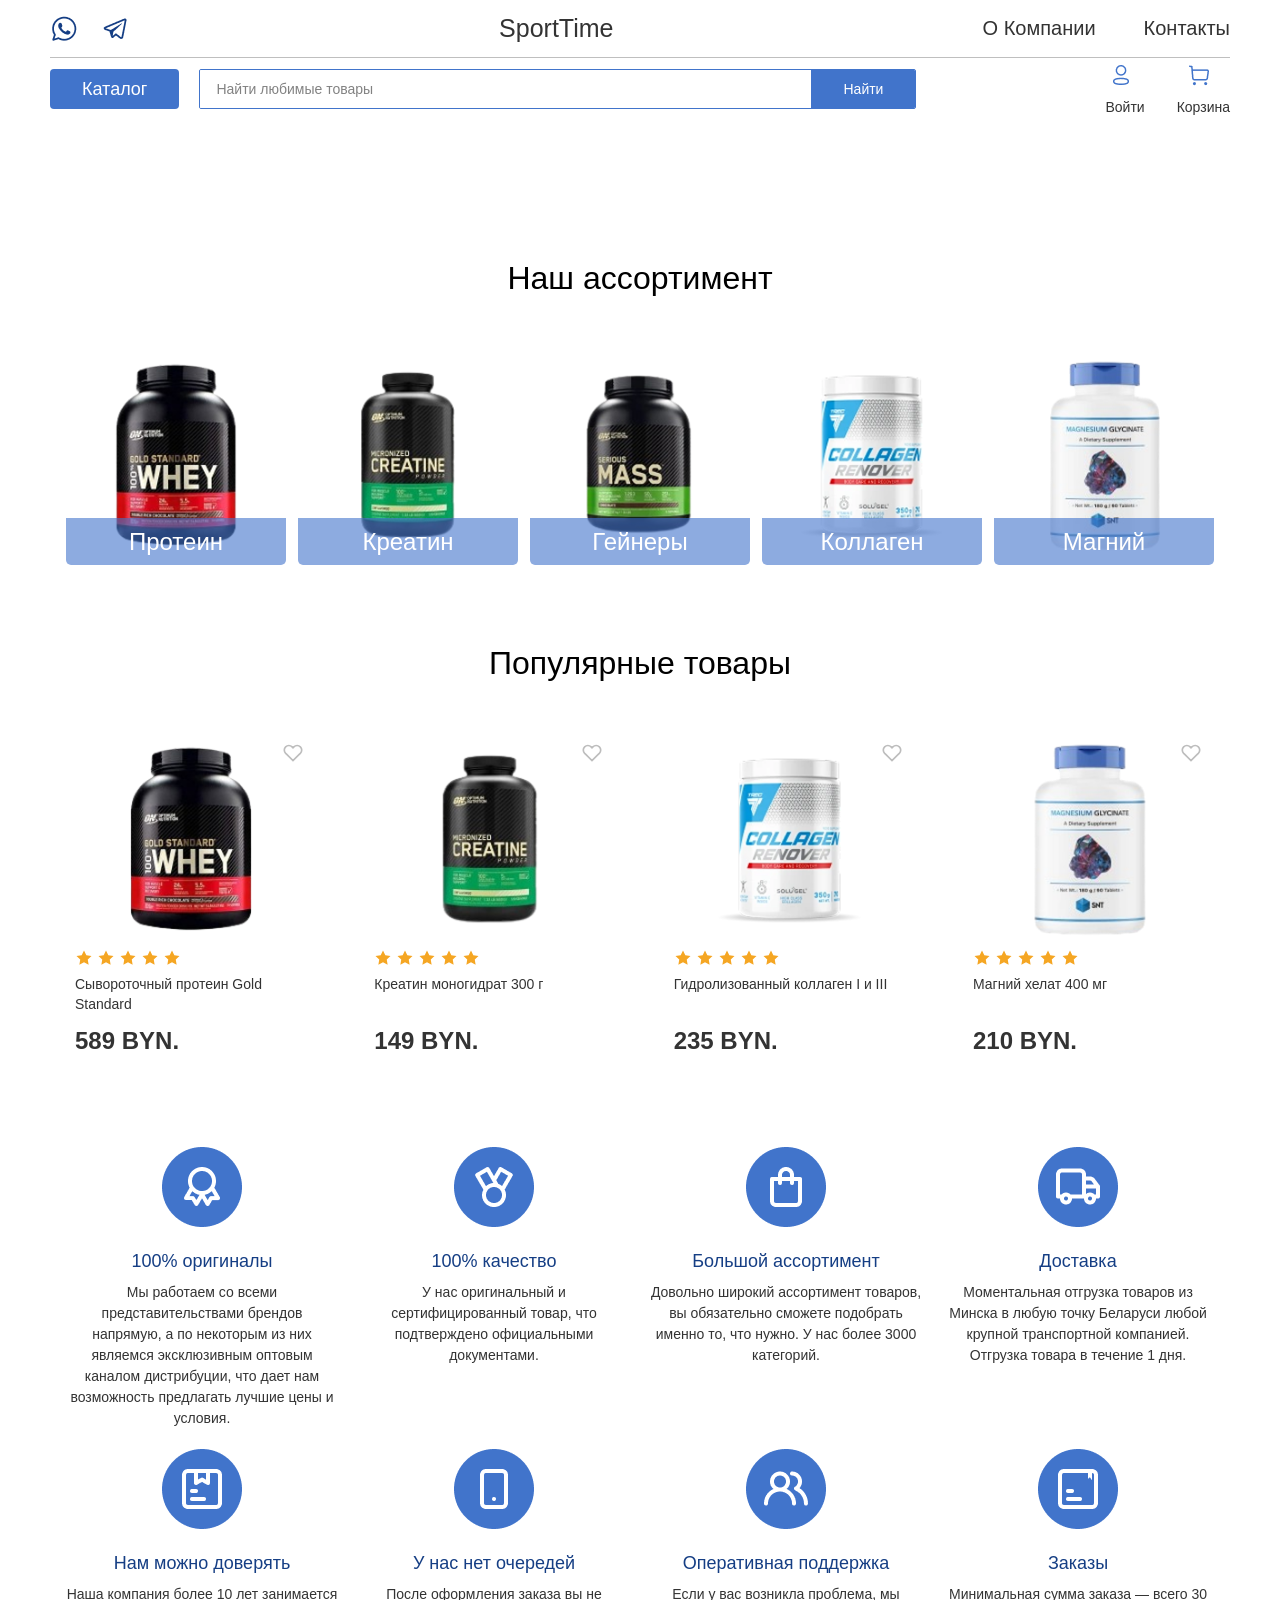
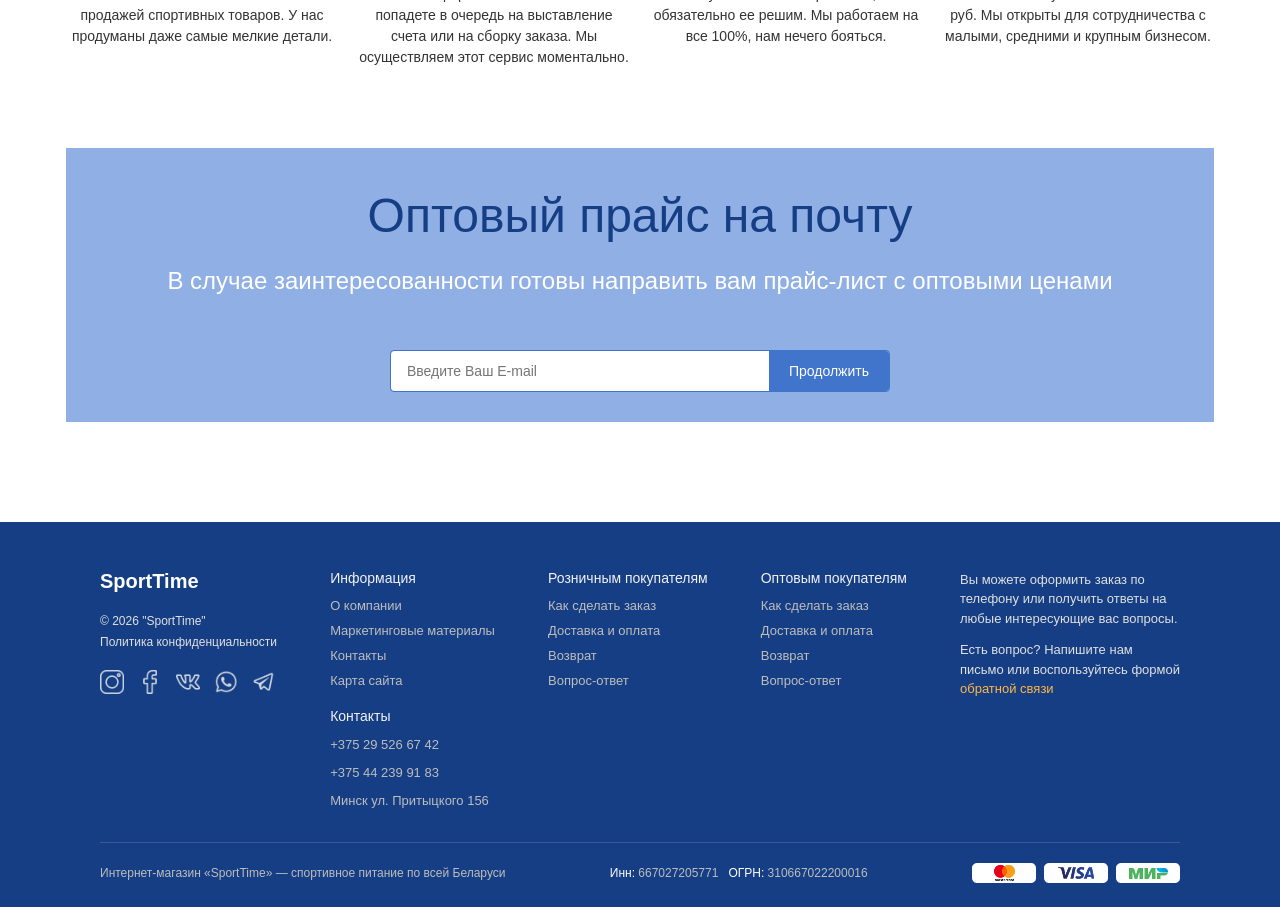
==== index.html @ 68f20369 "add cursach" ====
<!DOCTYPE html>
<html lang="ru">

<head>
    <meta charset="UTF-8">
    <meta name="viewport" content="width=device-width, initial-scale=1.0">
    <link rel="stylesheet" href="./styles/index/index.css">
    <title>SportTime — Спортивное питание</title>
</head>

<body>
    <header>
        <div class="header_logo">
            <div class="header_socials">
                <a href="#" aria-label="WhatsApp"><img src="./images/header-images/whatsapp.png" alt="WhatsApp"></a>
                <a href="#" aria-label="Telegram"><img src="./images/header-images/Telegram.png" alt="Telegram"></a>
            </div>
            <a href="index.html">
                <h1>SportTime</h1>
            </a>
            <nav aria-label="Основная навигация">
                <a href="about.html">О Компании</a>
                <a href="index.html#footer">Контакты</a>
            </nav>
        </div>
        <div class="header_nav">
            <div class="header_nav_left">
                <a href="catalog.html" class="btn_catalog">Каталог</a>
                <div class="header_search_wrap">
                    <div class="header_search">
                        <input type="text" placeholder="Найти любимые товары" aria-label="Поиск товаров"
                            id="search_input">
                        <button type="button" id="search_btn">Найти</button>
                    </div>
                </div>
            </div>
            <div class="header_profile">
                <a href="login-register.html" class="profile_log">
                    <img src="./images/header-images/Profile.png" alt="Профиль">
                    <span>Войти</span>
                </a>
                <a href="cart.html" class="profile_buy">
                    <img src="./images/header-images/Buy.png" alt="Корзина">
                    <span>Корзина</span>
                </a>
            </div>
            <button class="burger_btn" aria-label="Открыть меню" aria-expanded="false">
                <img src="./images/header-images/menu.png" alt="">
            </button>
        </div>
        <nav class="mobile_menu" aria-label="Мобильная навигация">
            <a href="about.html">О Компании</a>
            <a href="index.html#footer">Контакты</a>
            <a href="catalog.html">Каталог</a>
            <a href="login-register.html">Войти</a>
            <a href="cart.html">Корзина</a>
        </nav>
    </header>

    <main>
        <h2>Наш ассортимент</h2>
        <nav aria-label="Категории товаров">
            <div class="link_block protein">
                <a href="catalog.html?cat=protein">
                    <p>Протеин</p>
                </a>
            </div>
            <div class="link_block creatine">
                <a href="catalog.html?cat=creatine">
                    <p>Креатин</p>
                </a>
            </div>
            <div class="link_block geyner">
                <a href="catalog.html?cat=gainer">
                    <p>Гейнеры</p>
                </a>
            </div>
            <div class="link_block collagen">
                <a href="catalog.html?cat=collagen">
                    <p>Коллаген</p>
                </a>
            </div>
            <div class="link_block magniy">
                <a href="catalog.html?cat=magnesium">
                    <p>Магний</p>
                </a>
            </div>
        </nav>

        <h2>Популярные товары</h2>

        <section class="likely" aria-label="Популярные товары">
            <article class="card" data-id="pr1">
                <button class="heart_btn" data-id="pr1" aria-label="В корзину"><svg width="20" height="20"
                        viewBox="0 0 24 24" fill="none" stroke="#BDBDBD" stroke-width="2">
                        <path
                            d="M20.84 4.61a5.5 5.5 0 0 0-7.78 0L12 5.67l-1.06-1.06a5.5 5.5 0 0 0-7.78 7.78l1.06 1.06L12 21.23l7.78-7.78 1.06-1.06a5.5 5.5 0 0 0 0-7.78z" />
                    </svg></button>
                <img src="./images/main-images/protein.png" alt="Протеин">
                <div class="rating"><svg width="18" height="18" viewBox="0 0 24 24" fill="#F5A623">
                        <path
                            d="M12 2l3.09 6.26L22 9.27l-5 4.87 1.18 6.88L12 17.77l-6.18 3.25L7 14.14 2 9.27l6.91-1.01L12 2z" />
                    </svg><svg width="18" height="18" viewBox="0 0 24 24" fill="#F5A623">
                        <path
                            d="M12 2l3.09 6.26L22 9.27l-5 4.87 1.18 6.88L12 17.77l-6.18 3.25L7 14.14 2 9.27l6.91-1.01L12 2z" />
                    </svg><svg width="18" height="18" viewBox="0 0 24 24" fill="#F5A623">
                        <path
                            d="M12 2l3.09 6.26L22 9.27l-5 4.87 1.18 6.88L12 17.77l-6.18 3.25L7 14.14 2 9.27l6.91-1.01L12 2z" />
                    </svg><svg width="18" height="18" viewBox="0 0 24 24" fill="#F5A623">
                        <path
                            d="M12 2l3.09 6.26L22 9.27l-5 4.87 1.18 6.88L12 17.77l-6.18 3.25L7 14.14 2 9.27l6.91-1.01L12 2z" />
                    </svg><svg width="18" height="18" viewBox="0 0 24 24" fill="#F5A623">
                        <path
                            d="M12 2l3.09 6.26L22 9.27l-5 4.87 1.18 6.88L12 17.77l-6.18 3.25L7 14.14 2 9.27l6.91-1.01L12 2z" />
                    </svg></div>
                <p>Сывороточный протеин Gold Standard</p>
                <div class="price">
                    <p>589 BYN.</p>
                </div>
            </article>
            <article class="card" data-id="cr1">
                <button class="heart_btn" data-id="cr1" aria-label="В корзину"><svg width="20" height="20"
                        viewBox="0 0 24 24" fill="none" stroke="#BDBDBD" stroke-width="2">
                        <path
                            d="M20.84 4.61a5.5 5.5 0 0 0-7.78 0L12 5.67l-1.06-1.06a5.5 5.5 0 0 0-7.78 7.78l1.06 1.06L12 21.23l7.78-7.78 1.06-1.06a5.5 5.5 0 0 0 0-7.78z" />
                    </svg></button>
                <img src="./images/main-images/creatine.png" alt="Креатин">
                <div class="rating"><svg width="18" height="18" viewBox="0 0 24 24" fill="#F5A623">
                        <path
                            d="M12 2l3.09 6.26L22 9.27l-5 4.87 1.18 6.88L12 17.77l-6.18 3.25L7 14.14 2 9.27l6.91-1.01L12 2z" />
                    </svg><svg width="18" height="18" viewBox="0 0 24 24" fill="#F5A623">
                        <path
                            d="M12 2l3.09 6.26L22 9.27l-5 4.87 1.18 6.88L12 17.77l-6.18 3.25L7 14.14 2 9.27l6.91-1.01L12 2z" />
                    </svg><svg width="18" height="18" viewBox="0 0 24 24" fill="#F5A623">
                        <path
                            d="M12 2l3.09 6.26L22 9.27l-5 4.87 1.18 6.88L12 17.77l-6.18 3.25L7 14.14 2 9.27l6.91-1.01L12 2z" />
                    </svg><svg width="18" height="18" viewBox="0 0 24 24" fill="#F5A623">
                        <path
                            d="M12 2l3.09 6.26L22 9.27l-5 4.87 1.18 6.88L12 17.77l-6.18 3.25L7 14.14 2 9.27l6.91-1.01L12 2z" />
                    </svg><svg width="18" height="18" viewBox="0 0 24 24" fill="#F5A623">
                        <path
                            d="M12 2l3.09 6.26L22 9.27l-5 4.87 1.18 6.88L12 17.77l-6.18 3.25L7 14.14 2 9.27l6.91-1.01L12 2z" />
                    </svg></div>
                <p>Креатин моногидрат 300 г</p>
                <div class="price">
                    <p>149 BYN.</p>
                </div>
            </article>
            <article class="card" data-id="cl1">
                <button class="heart_btn" data-id="cl1" aria-label="В корзину"><svg width="20" height="20"
                        viewBox="0 0 24 24" fill="none" stroke="#BDBDBD" stroke-width="2">
                        <path
                            d="M20.84 4.61a5.5 5.5 0 0 0-7.78 0L12 5.67l-1.06-1.06a5.5 5.5 0 0 0-7.78 7.78l1.06 1.06L12 21.23l7.78-7.78 1.06-1.06a5.5 5.5 0 0 0 0-7.78z" />
                    </svg></button>
                <img src="./images/main-images/collagen.png" alt="Коллаген">
                <div class="rating"><svg width="18" height="18" viewBox="0 0 24 24" fill="#F5A623">
                        <path
                            d="M12 2l3.09 6.26L22 9.27l-5 4.87 1.18 6.88L12 17.77l-6.18 3.25L7 14.14 2 9.27l6.91-1.01L12 2z" />
                    </svg><svg width="18" height="18" viewBox="0 0 24 24" fill="#F5A623">
                        <path
                            d="M12 2l3.09 6.26L22 9.27l-5 4.87 1.18 6.88L12 17.77l-6.18 3.25L7 14.14 2 9.27l6.91-1.01L12 2z" />
                    </svg><svg width="18" height="18" viewBox="0 0 24 24" fill="#F5A623">
                        <path
                            d="M12 2l3.09 6.26L22 9.27l-5 4.87 1.18 6.88L12 17.77l-6.18 3.25L7 14.14 2 9.27l6.91-1.01L12 2z" />
                    </svg><svg width="18" height="18" viewBox="0 0 24 24" fill="#F5A623">
                        <path
                            d="M12 2l3.09 6.26L22 9.27l-5 4.87 1.18 6.88L12 17.77l-6.18 3.25L7 14.14 2 9.27l6.91-1.01L12 2z" />
                    </svg><svg width="18" height="18" viewBox="0 0 24 24" fill="#F5A623">
                        <path
                            d="M12 2l3.09 6.26L22 9.27l-5 4.87 1.18 6.88L12 17.77l-6.18 3.25L7 14.14 2 9.27l6.91-1.01L12 2z" />
                    </svg></div>
                <p>Гидролизованный коллаген I и III</p>
                <div class="price">
                    <p>235 BYN.</p>
                </div>
            </article>
            <article class="card" data-id="mg1">
                <button class="heart_btn" data-id="mg1" aria-label="В корзину"><svg width="20" height="20"
                        viewBox="0 0 24 24" fill="none" stroke="#BDBDBD" stroke-width="2">
                        <path
                            d="M20.84 4.61a5.5 5.5 0 0 0-7.78 0L12 5.67l-1.06-1.06a5.5 5.5 0 0 0-7.78 7.78l1.06 1.06L12 21.23l7.78-7.78 1.06-1.06a5.5 5.5 0 0 0 0-7.78z" />
                    </svg></button>
                <img src="./images/main-images/magniy.png" alt="Магний">
                <div class="rating"><svg width="18" height="18" viewBox="0 0 24 24" fill="#F5A623">
                        <path
                            d="M12 2l3.09 6.26L22 9.27l-5 4.87 1.18 6.88L12 17.77l-6.18 3.25L7 14.14 2 9.27l6.91-1.01L12 2z" />
                    </svg><svg width="18" height="18" viewBox="0 0 24 24" fill="#F5A623">
                        <path
                            d="M12 2l3.09 6.26L22 9.27l-5 4.87 1.18 6.88L12 17.77l-6.18 3.25L7 14.14 2 9.27l6.91-1.01L12 2z" />
                    </svg><svg width="18" height="18" viewBox="0 0 24 24" fill="#F5A623">
                        <path
                            d="M12 2l3.09 6.26L22 9.27l-5 4.87 1.18 6.88L12 17.77l-6.18 3.25L7 14.14 2 9.27l6.91-1.01L12 2z" />
                    </svg><svg width="18" height="18" viewBox="0 0 24 24" fill="#F5A623">
                        <path
                            d="M12 2l3.09 6.26L22 9.27l-5 4.87 1.18 6.88L12 17.77l-6.18 3.25L7 14.14 2 9.27l6.91-1.01L12 2z" />
                    </svg><svg width="18" height="18" viewBox="0 0 24 24" fill="#F5A623">
                        <path
                            d="M12 2l3.09 6.26L22 9.27l-5 4.87 1.18 6.88L12 17.77l-6.18 3.25L7 14.14 2 9.27l6.91-1.01L12 2z" />
                    </svg></div>
                <p>Магний хелат 400 мг</p>
                <div class="price">
                    <p>210 BYN.</p>
                </div>
            </article>
        </section>

        <section class="info_boxes" aria-label="Наши преимущества">
            <article class="info_box">
                <img src="./images/main-images/1.png" alt="">
                <h3>100% оригиналы</h3>
                <p>Мы работаем со всеми представительствами брендов напрямую, а по некоторым из них являемся
                    эксклюзивным оптовым каналом дистрибуции, что дает нам возможность предлагать лучшие цены и условия.
                </p>
            </article>
            <article class="info_box">
                <img src="./images/main-images/2.png" alt="">
                <h3>100% качество</h3>
                <p>У нас оригинальный и сертифицированный товар, что подтверждено официальными документами.</p>
            </article>
            <article class="info_box">
                <img src="./images/main-images/3.png" alt="">
                <h3>Большой ассортимент</h3>
                <p>Довольно широкий ассортимент товаров, вы обязательно сможете подобрать именно то, что нужно. У нас
                    более 3000 категорий.</p>
            </article>
            <article class="info_box">
                <img src="./images/main-images/4.png" alt="">
                <h3>Доставка</h3>
                <p>Моментальная отгрузка товаров из Минска в любую точку Беларуси любой крупной транспортной компанией.
                    Отгрузка товара в течение 1 дня.</p>
            </article>
            <article class="info_box">
                <img src="./images/main-images/5.png" alt="">
                <h3>Нам можно доверять</h3>
                <p>Наша компания более 10 лет занимается продажей спортивных товаров. У нас продуманы даже самые мелкие
                    детали.</p>
            </article>
            <article class="info_box">
                <img src="./images/main-images/6.png" alt="">
                <h3>У нас нет очередей</h3>
                <p>После оформления заказа вы не попадете в очередь на выставление счета или на сборку заказа. Мы
                    осуществляем этот сервис моментально.</p>
            </article>
            <article class="info_box">
                <img src="./images/main-images/7.png" alt="">
                <h3>Оперативная поддержка</h3>
                <p>Если у вас возникла проблема, мы обязательно ее решим. Мы работаем на все 100%, нам нечего бояться.
                </p>
            </article>
            <article class="info_box">
                <img src="./images/main-images/8.png" alt="">
                <h3>Заказы</h3>
                <p>Минимальная сумма заказа — всего 30 руб. Мы открыты для сотрудничества с малыми, средними и крупным
                    бизнесом.</p>
            </article>
        </section>

        <section class="email_box">
            <h2 class="email_title">Оптовый прайс на почту</h2>
            <p class="email_subtitle">В случае заинтересованности готовы направить вам прайс-лист с оптовыми ценами</p>
            <form class="main_search" action="#" method="post">
                <input type="email" placeholder="Введите Ваш E-mail" aria-label="Ваш email" required>
                <button type="reset">Продолжить</button>
            </form>
        </section>
    </main>

    <footer id="footer">
        <div class="footer_inner">
            <section class="footer_brand">
                <p class="footer_logo">SportTime</p>
                <div class="footer_brand_meta">
                    <p>© 2026 "SportTime"</p>
                    <p>Политика конфиденциальности</p>
                </div>
                <nav class="footer_socials" aria-label="Социальные сети">
                    <a href="#"><img src="./images/footer-images/instagram.png" alt="Instagram" /></a>
                    <a href="#"><img src="./images/footer-images/facebook.png" alt="Facebook" /></a>
                    <a href="#"><img src="./images/footer-images/vk.png" alt="VK" /></a>
                    <a href="#"><img src="./images/footer-images/whatsapp.png" alt="WhatsApp" /></a>
                    <a href="#"><img src="./images/footer-images/Telegram.png" alt="Telegram" /></a>
                </nav>
            </section>
            <section class="footer_col">
                <nav aria-label="Информация">
                    <h3>Информация</h3>
                    <a href="#">О компании</a>
                    <a href="#">Маркетинговые материалы</a>
                    <a href="#">Контакты</a>
                    <a href="#">Карта сайта</a>
                </nav>
                <address>
                    <h3>Контакты</h3>
                    <p>+375 29 526 67 42</p>
                    <p>+375 44 239 91 83</p>
                    <p>Минск ул. Притыцкого 156</p>
                </address>
            </section>
            <section class="footer_col">
                <nav aria-label="Розничным покупателям">
                    <h3>Розничным покупателям</h3>
                    <a href="#">Как сделать заказ</a>
                    <a href="#">Доставка и оплата</a>
                    <a href="#">Возврат</a>
                    <a href="#">Вопрос-ответ</a>
                </nav>
            </section>
            <section class="footer_col">
                <nav aria-label="Оптовым покупателям">
                    <h3>Оптовым покупателям</h3>
                    <a href="#">Как сделать заказ</a>
                    <a href="#">Доставка и оплата</a>
                    <a href="#">Возврат</a>
                    <a href="#">Вопрос-ответ</a>
                </nav>
            </section>
            <aside class="footer_text">
                <p>Вы можете оформить заказ по телефону или получить ответы на любые интересующие вас вопросы.</p>
                <p>Есть вопрос? Напишите нам письмо или воспользуйтесь формой <a href="#">обратной связи</a></p>
            </aside>
        </div>
        <hr />
        <div class="footer_bottom">
            <small>Интернет-магазин «SportTime» — спортивное питание по всей Беларуси</small>
            <p><span>Инн:</span> 667027205771 &nbsp; <span>ОГРН:</span> 310667022200016</p>
            <div class="footer-payments">
                <img src="./images/footer-images/mastercard.png" alt="Mastercard" />
                <img src="./images/footer-images/visa.png" alt="Visa" />
                <img src="./images/footer-images/mir.png" alt="Мир" />
            </div>
        </div>
    </footer>

    <script src="./script/cart.js"></script>
    <script src="./script/header.js"></script>
    <script>
        const HEART_FILL = `<svg width="20" height="20" viewBox="0 0 24 24" fill="#4174CB" stroke="#4174CB" stroke-width="2"><path d="M20.84 4.61a5.5 5.5 0 0 0-7.78 0L12 5.67l-1.06-1.06a5.5 5.5 0 0 0-7.78 7.78l1.06 1.06L12 21.23l7.78-7.78 1.06-1.06a5.5 5.5 0 0 0 0-7.78z"/></svg>`;
        const HEART_OUT = `<svg width="20" height="20" viewBox="0 0 24 24" fill="none" stroke="#BDBDBD" stroke-width="2"><path d="M20.84 4.61a5.5 5.5 0 0 0-7.78 0L12 5.67l-1.06-1.06a5.5 5.5 0 0 0-7.78 7.78l1.06 1.06L12 21.23l7.78-7.78 1.06-1.06a5.5 5.5 0 0 0 0-7.78z"/></svg>`;

        document.querySelectorAll('.likely .card').forEach(card => {
            card.addEventListener('click', e => {
                if (e.target.closest('.heart_btn')) return;
                window.location.href = `product.html?id=${card.dataset.id}`;
            });
        });

        document.querySelectorAll('.heart_btn').forEach(btn => {
            const id = btn.dataset.id;

            btn.innerHTML = cartHas(id) ? HEART_FILL : HEART_OUT;

            btn.addEventListener('click', e => {
                e.stopPropagation();
                const card = btn.closest('.card');
                const name = card.querySelector('p').textContent;
                const priceText = card.querySelector('.price p').textContent;
                const price = parseInt(priceText.replace(/\D/g, '')) || 0;
                const img = card.querySelector('img').getAttribute('src').split('/').pop();

                if (cartHas(id)) {
                    cartRemove(id);
                    btn.innerHTML = HEART_OUT;
                } else {
                    cartAdd({ id, name, price, image: img, article: id });
                    btn.innerHTML = HEART_FILL;
                }
            });
        });
    </script>
</body>

</html>
---- styles/index/index.css ----
* {
  margin: 0;
  padding: 0;
  box-sizing: border-box;
  scroll-behavior: smooth;
}

a {
  color: #333333;
  text-decoration: none;
  font-family: Arial, Helvetica, sans-serif;
}

header {
  max-width: 1212px;
  margin: 0 auto 60px;
  padding: 0 16px;
  font-family: Arial, Helvetica, sans-serif;
  position: relative;
}
header .header_logo {
  display: flex;
  justify-content: space-between;
  align-items: center;
  border-bottom: 1px solid rgba(0, 0, 0, 0.25);
  padding: 15px 0;
  height: 58px;
}
header .header_logo .header_socials {
  display: flex;
  gap: 24px;
}
header .header_logo .header_socials a img {
  width: 28px;
  height: 28px;
  display: block;
}
header .header_logo h1 {
  font-family: "Orbitron", Arial, Helvetica, sans-serif;
  font-size: 25px;
  font-weight: 400;
  color: #333333;
}
header .header_logo nav {
  display: flex;
  gap: 48px;
}
header .header_logo nav a {
  font-size: 20px;
  color: #333333;
  padding: 0;
}
header .header_nav {
  display: flex;
  justify-content: space-between;
  align-items: center;
  padding: 5px 0;
  gap: 20px;
}
header .header_nav .header_nav_left {
  display: flex;
  align-items: center;
  gap: 20px;
  flex: 1;
}
header .header_nav .btn_catalog {
  display: flex;
  justify-content: center;
  align-items: center;
  padding: 8px 32px;
  background-color: #4174CB;
  color: #FFFFFF;
  border-radius: 4px;
  font-size: 18px;
  white-space: nowrap;
  flex-shrink: 0;
  height: 40px;
  font-family: Arial, Helvetica, sans-serif;
}
header .header_nav .btn_catalog:hover {
  background-color: #153E84;
  color: #FFFFFF;
}
header .header_nav .header_search_wrap {
  position: relative;
  flex: 1;
  max-width: 717px;
}
header .header_nav .header_search {
  display: flex;
  align-items: center;
  height: 40px;
  border: 1px solid #4174CB;
  border-radius: 2px;
  overflow: hidden;
  width: 100%;
}
header .header_nav .header_search input {
  flex: 1;
  height: 100%;
  border: none;
  outline: none;
  padding: 0 16px;
  font-size: 14px;
  font-family: Arial, Helvetica, sans-serif;
  color: #333333;
}
header .header_nav .header_search input::-moz-placeholder {
  color: #828282;
}
header .header_nav .header_search input::placeholder {
  color: #828282;
}
header .header_nav .header_search button {
  display: flex;
  justify-content: center;
  align-items: center;
  height: 100%;
  padding: 0 32px;
  background-color: #4174CB;
  border: none;
  color: #FFFFFF;
  font-size: 14px;
  font-family: Arial, Helvetica, sans-serif;
  cursor: pointer;
  white-space: nowrap;
  flex-shrink: 0;
  transition: background-color 0.2s;
}
header .header_nav .header_search button:hover {
  background-color: #153E84;
}
header .header_nav .search_dropdown {
  position: absolute;
  top: calc(100% + 4px);
  left: 0;
  right: 0;
  background: #FFFFFF;
  border: 1px solid #BDBDBD;
  border-radius: 4px;
  box-shadow: 0 4px 20px rgba(0, 0, 0, 0.12);
  z-index: 1000;
  max-height: 400px;
  overflow-y: auto;
  display: none;
}
header .header_nav .search_dropdown .sdd_item {
  display: flex;
  align-items: center;
  gap: 12px;
  padding: 10px 16px;
  text-decoration: none;
  color: #333333;
  border-bottom: 1px solid #F2F2F2;
  transition: background 0.15s;
}
header .header_nav .search_dropdown .sdd_item:last-child {
  border-bottom: none;
}
header .header_nav .search_dropdown .sdd_item:hover {
  background: #F2F2F2;
}
header .header_nav .search_dropdown .sdd_item img {
  width: 48px;
  height: 48px;
  -o-object-fit: contain;
     object-fit: contain;
  flex-shrink: 0;
}
header .header_nav .search_dropdown .sdd_item span {
  flex: 1;
  font-size: 14px;
  font-family: Arial, Helvetica, sans-serif;
  white-space: nowrap;
  overflow: hidden;
  text-overflow: ellipsis;
}
header .header_nav .search_dropdown .sdd_item b {
  font-size: 14px;
  color: #4174CB;
  white-space: nowrap;
  font-weight: 600;
}
header .header_nav .search_dropdown .sdd_empty {
  padding: 16px;
  font-size: 14px;
  color: #828282;
  text-align: center;
  font-family: Arial, Helvetica, sans-serif;
}
header .header_nav .header_profile {
  display: flex;
  align-items: center;
  gap: 32px;
  flex-shrink: 0;
}
header .header_nav .header_profile a {
  display: flex;
  flex-direction: column;
  align-items: center;
  gap: 4px;
  font-size: 14px;
  color: #333333;
  padding: 0;
  text-decoration: none;
}
header .header_nav .header_profile a img {
  width: 32px;
  height: 32px;
  display: block;
}
header .header_nav .burger_btn {
  display: none;
  background: none;
  border: none;
  cursor: pointer;
  padding: 4px;
}
header .header_nav .burger_btn img {
  width: 32px;
  height: 32px;
}
header .mobile_menu {
  display: none;
  flex-direction: column;
  background: #FFFFFF;
  border-top: 1px solid #F2F2F2;
}
header .mobile_menu.open {
  display: flex;
}
header .mobile_menu a {
  padding: 14px 20px;
  font-size: 16px;
  border-bottom: 1px solid #F2F2F2;
  display: block;
  color: #333333;
}
header .mobile_menu a:hover {
  background: #F2F2F2;
  color: #4174CB;
}

@media (max-width: 1024px) {
  header .header_logo nav a {
    font-size: 16px;
  }
  header .header_nav .header_search_wrap {
    max-width: 400px;
  }
}
@media (max-width: 768px) {
  header {
    margin-bottom: 40px;
  }
  header .header_logo {
    padding: 12px 0;
  }
  header .header_logo h1 {
    font-size: 20px;
  }
  header .header_logo nav {
    display: none;
  }
  header .header_nav .btn_catalog {
    display: none;
  }
  header .header_nav .header_profile {
    display: none;
  }
  header .header_nav .burger_btn {
    display: flex;
    align-items: center;
  }
}
@media (max-width: 480px) {
  header .header_logo h1 {
    font-size: 16px;
  }
  header .header_nav {
    gap: 8px;
  }
  header .header_nav .header_search_wrap {
    display: none;
  }
  header .header_nav .cart_link span {
    display: none;
  }
}
footer {
  background: #153e84;
  font-family: Arial, sans-serif;
  padding: 48px 100px 24px;
  margin-top: 100px;
}
footer .footer_inner {
  max-width: 1180px;
  margin: auto;
  display: flex;
  gap: 48px;
  justify-content: space-between;
  align-items: flex-start;
  flex-wrap: wrap;
  padding-bottom: 32px;
}
footer .footer_brand {
  display: flex;
  flex-direction: column;
  gap: 20px;
  min-width: 160px;
}
footer .footer_brand .footer_logo {
  font-size: 20px;
  font-weight: 700;
  color: #ffffff;
}
footer .footer_brand .footer_brand_meta {
  display: flex;
  flex-direction: column;
  gap: 4px;
}
footer .footer_brand .footer_brand_meta p {
  font-size: 12px;
  color: #e0e0e0;
  line-height: 1.4;
}
footer .footer_brand .footer_socials {
  display: flex;
  gap: 14px;
  align-items: center;
}
footer .footer_brand .footer_socials img {
  width: 24px;
  height: 24px;
  opacity: 0.85;
  transition: opacity 0.2s;
}
footer .footer_brand .footer_socials a:hover img {
  opacity: 1;
}
footer .footer_col {
  display: flex;
  flex-direction: column;
  gap: 20px;
}
footer .footer_col nav,
footer .footer_col address {
  display: flex;
  flex-direction: column;
  gap: 10px;
  font-style: normal;
}
footer .footer_col nav h3,
footer .footer_col address h3 {
  font-size: 14px;
  font-weight: 500;
  color: #f2f2f2;
  margin-bottom: 2px;
}
footer .footer_col nav a,
footer .footer_col address a {
  font-size: 13px;
  color: #bdbdbd;
  text-decoration: none;
  padding: 0;
  transition: color 0.2s;
}
footer .footer_col nav a:hover,
footer .footer_col address a:hover {
  color: #ffffff;
}
footer .footer_col nav p,
footer .footer_col address p {
  font-size: 13px;
  color: #bdbdbd;
  line-height: 1.4;
}
footer .footer_text {
  display: flex;
  flex-direction: column;
  gap: 12px;
  max-width: 220px;
}
footer .footer_text p {
  font-size: 13px;
  color: #e0e0e0;
  line-height: 1.5;
}
footer .footer_text a {
  color: #ffb745;
  text-decoration: none;
  padding: 0;
  font-size: inherit;
}
footer .footer_text a:hover {
  text-decoration: underline;
}
footer hr {
  border: none;
  border-top: 1px solid rgba(255, 255, 255, 0.15);
  margin: 0 0 20px;
}
footer .footer_bottom {
  max-width: 1180px;
  margin: auto;
  display: flex;
  justify-content: space-between;
  align-items: center;
  flex-wrap: wrap;
  gap: 12px;
}
footer .footer_bottom small,
footer .footer_bottom p {
  font-size: 12px;
  color: #bdbdbd;
}
footer .footer_bottom small span,
footer .footer_bottom p span {
  color: #ffffff;
  font-weight: 500;
}
footer .footer-payments {
  display: flex;
  gap: 8px;
  align-items: center;
}
footer .footer-payments img {
  height: 20px;
  width: auto;
  -o-object-fit: contain;
     object-fit: contain;
}

@media (max-width: 1024px) {
  footer {
    padding: 40px 48px 24px;
  }
  footer .footer_inner {
    gap: 32px;
  }
  footer .footer_text {
    max-width: 100%;
  }
}
@media (max-width: 768px) {
  footer {
    padding: 32px 24px 20px;
    margin-top: 60px;
  }
  footer .footer_inner {
    flex-direction: column;
    gap: 24px;
  }
  footer .footer_col {
    width: 100%;
  }
  footer .footer_brand {
    width: 100%;
  }
  footer .footer_text {
    max-width: 100%;
  }
  footer .footer_bottom {
    flex-direction: column;
    align-items: flex-start;
    gap: 8px;
  }
}
@media (max-width: 480px) {
  footer {
    padding: 24px 16px 16px;
  }
}
main {
  max-width: 1180px;
  margin: auto;
  display: flex;
  flex-direction: column;
  align-items: center;
  font-family: Arial, sans-serif;
  padding: 0 16px;
}
main h2 {
  text-align: center;
  font-size: 32px;
  font-weight: 100;
  margin: 80px 0 48px;
}
main nav {
  width: 100%;
  display: flex;
  justify-content: space-between;
  flex-wrap: wrap;
  gap: 12px;
}
main nav .link_block {
  width: 220px;
  height: 220px;
  background-position: center;
  background-size: 90%;
  background-repeat: no-repeat;
  transition: background-size 0.4s;
  display: flex;
  flex-direction: column;
  justify-content: flex-end;
  cursor: pointer;
  border-radius: 4px;
  overflow: hidden;
}
main nav .link_block a {
  display: block;
  padding: 0;
}
main nav .link_block p {
  width: 100%;
  height: 47px;
  background: rgba(65, 116, 203, 0.6);
  border-radius: 0 0 5px 5px;
  color: #ffffff;
  line-height: 47px;
  font-size: 24px;
  text-align: center;
  margin: 0;
}
main nav .link_block:hover {
  background-size: 100%;
}
main nav .protein {
  background-image: url("../../images/main-images/protein.png");
}
main nav .creatine {
  background-image: url("../../images/main-images/creatine.png");
}
main nav .geyner {
  background-image: url("../../images/main-images/geyner.png");
}
main nav .collagen {
  background-image: url("../../images/main-images/collagen.png");
}
main nav .magniy {
  background-image: url("../../images/main-images/magniy.png");
}
main .likely {
  width: 100%;
  display: flex;
  justify-content: space-between;
  flex-wrap: wrap;
  gap: 16px;
}
main .likely .card {
  width: 250px;
  display: flex;
  flex-direction: column;
  position: relative;
  padding: 8px;
  cursor: pointer;
  border-radius: 4px;
  transition: box-shadow 0.2s;
  border: 1px solid transparent;
}
main .likely .card:hover {
  box-shadow: 0 4px 16px rgba(0, 0, 0, 0.1);
  border-color: #E0E0E0;
}
main .likely .card img {
  width: 100%;
  height: 200px;
  -o-object-fit: contain;
     object-fit: contain;
  flex-shrink: 0;
}
main .likely .card .heart_btn {
  position: absolute;
  top: 12px;
  right: 12px;
  background: none;
  border: none;
  cursor: pointer;
  padding: 0;
}
main .likely .card .heart_btn svg {
  display: block;
}
main .likely .card .rating {
  display: flex;
  gap: 4px;
  margin: 10px 0 8px;
}
main .likely .card p {
  font-size: 14px;
  color: #333333;
  line-height: 1.4;
  flex: 1;
}
main .likely .card .price {
  margin-top: 10px;
}
main .likely .card .price p {
  font-size: 24px;
  font-weight: 600;
  margin: 0;
  color: #333333;
  flex: none;
}
main .info_boxes {
  width: 100%;
  display: grid;
  grid-template-columns: repeat(4, 1fr);
  gap: 20px;
  text-align: center;
  margin: 80px 0;
}
main .info_boxes .info_box img {
  width: 80px;
}
main .info_boxes .info_box h3 {
  font-size: 18px;
  color: #153E84;
  font-weight: 100;
  padding: 20px 0 10px;
}
main .info_boxes .info_box p {
  font-size: 14px;
  color: #333333;
  line-height: 1.5;
}
main .email_box {
  width: 100%;
  background: #8FAFE5;
  padding: 40px 20px 30px;
  text-align: center;
}
main .email_box .email_title {
  margin: 0;
  font-size: 48px;
  color: #153E84;
  font-weight: 400;
}
main .email_box .email_subtitle {
  font-size: 24px;
  color: #ffffff;
  padding: 24px 0 55px;
}
main .email_box .main_search {
  display: flex;
  margin: auto;
  max-width: 500px;
  border: 1px solid #4174CB;
  border-radius: 4px;
}
main .email_box .main_search input {
  flex: 1;
  height: 40px;
  border: none;
  border-radius: 4px 0 0 4px;
  padding: 0 16px;
  font-size: 14px;
  font-family: Arial, sans-serif;
  outline: none;
}
main .email_box .main_search button {
  padding: 0 20px;
  height: 40px;
  background: #4174CB;
  border: none;
  color: #ffffff;
  font-size: 14px;
  font-family: Arial, sans-serif;
  border-radius: 0 4px 4px 0;
  cursor: pointer;
}
main .email_box .main_search button:hover {
  background: #153E84;
}

@media (max-width: 1100px) {
  main .info_boxes {
    grid-template-columns: repeat(4, 1fr);
  }
}
@media (max-width: 900px) {
  main .info_boxes {
    grid-template-columns: repeat(2, 1fr);
  }
  main nav .link_block {
    width: calc(50% - 6px);
    height: 180px;
    background-size: 50%;
  }
  main .likely .card {
    width: calc(50% - 8px);
  }
}
@media (max-width: 600px) {
  main {
    padding: 0 16px;
  }
  main h2 {
    font-size: 24px;
    margin: 48px 0 28px;
  }
  main .info_boxes {
    grid-template-columns: repeat(2, 1fr);
    gap: 12px;
    margin: 48px 0;
  }
  main .info_boxes .info_box img {
    width: 56px;
  }
  main .info_boxes .info_box h3 {
    font-size: 16px;
    padding: 12px 0 6px;
  }
  main nav {
    gap: 8px;
  }
  main nav .link_block {
    width: calc(50% - 4px);
    height: 130px;
  }
  main nav .link_block p {
    font-size: 16px;
    height: 38px;
    line-height: 38px;
  }
  main .likely {
    gap: 12px;
  }
  main .likely .card {
    width: calc(50% - 6px);
  }
  main .likely .card img {
    height: 150px;
  }
  main .likely .card .price p {
    font-size: 16px;
  }
  main .email_box .email_title {
    font-size: 32px;
  }
  main .email_box .email_subtitle {
    font-size: 16px;
    padding: 16px 0 32px;
  }
  main .email_box .main_search {
    flex-direction: column;
    border: none;
    gap: 8px;
  }
  main .email_box .main_search input {
    border-radius: 4px;
    border: 1px solid #4174CB;
    height: 40px;
    width: 100%;
  }
  main .email_box .main_search button {
    border-radius: 4px;
    width: 100%;
  }
}
@media (max-width: 400px) {
  main nav .link_block {
    width: 100%;
    height: 120px;
    background-size: 40%;
  }
  main .likely .card {
    width: 100%;
  }
}/*# sourceMappingURL=index.css.map */
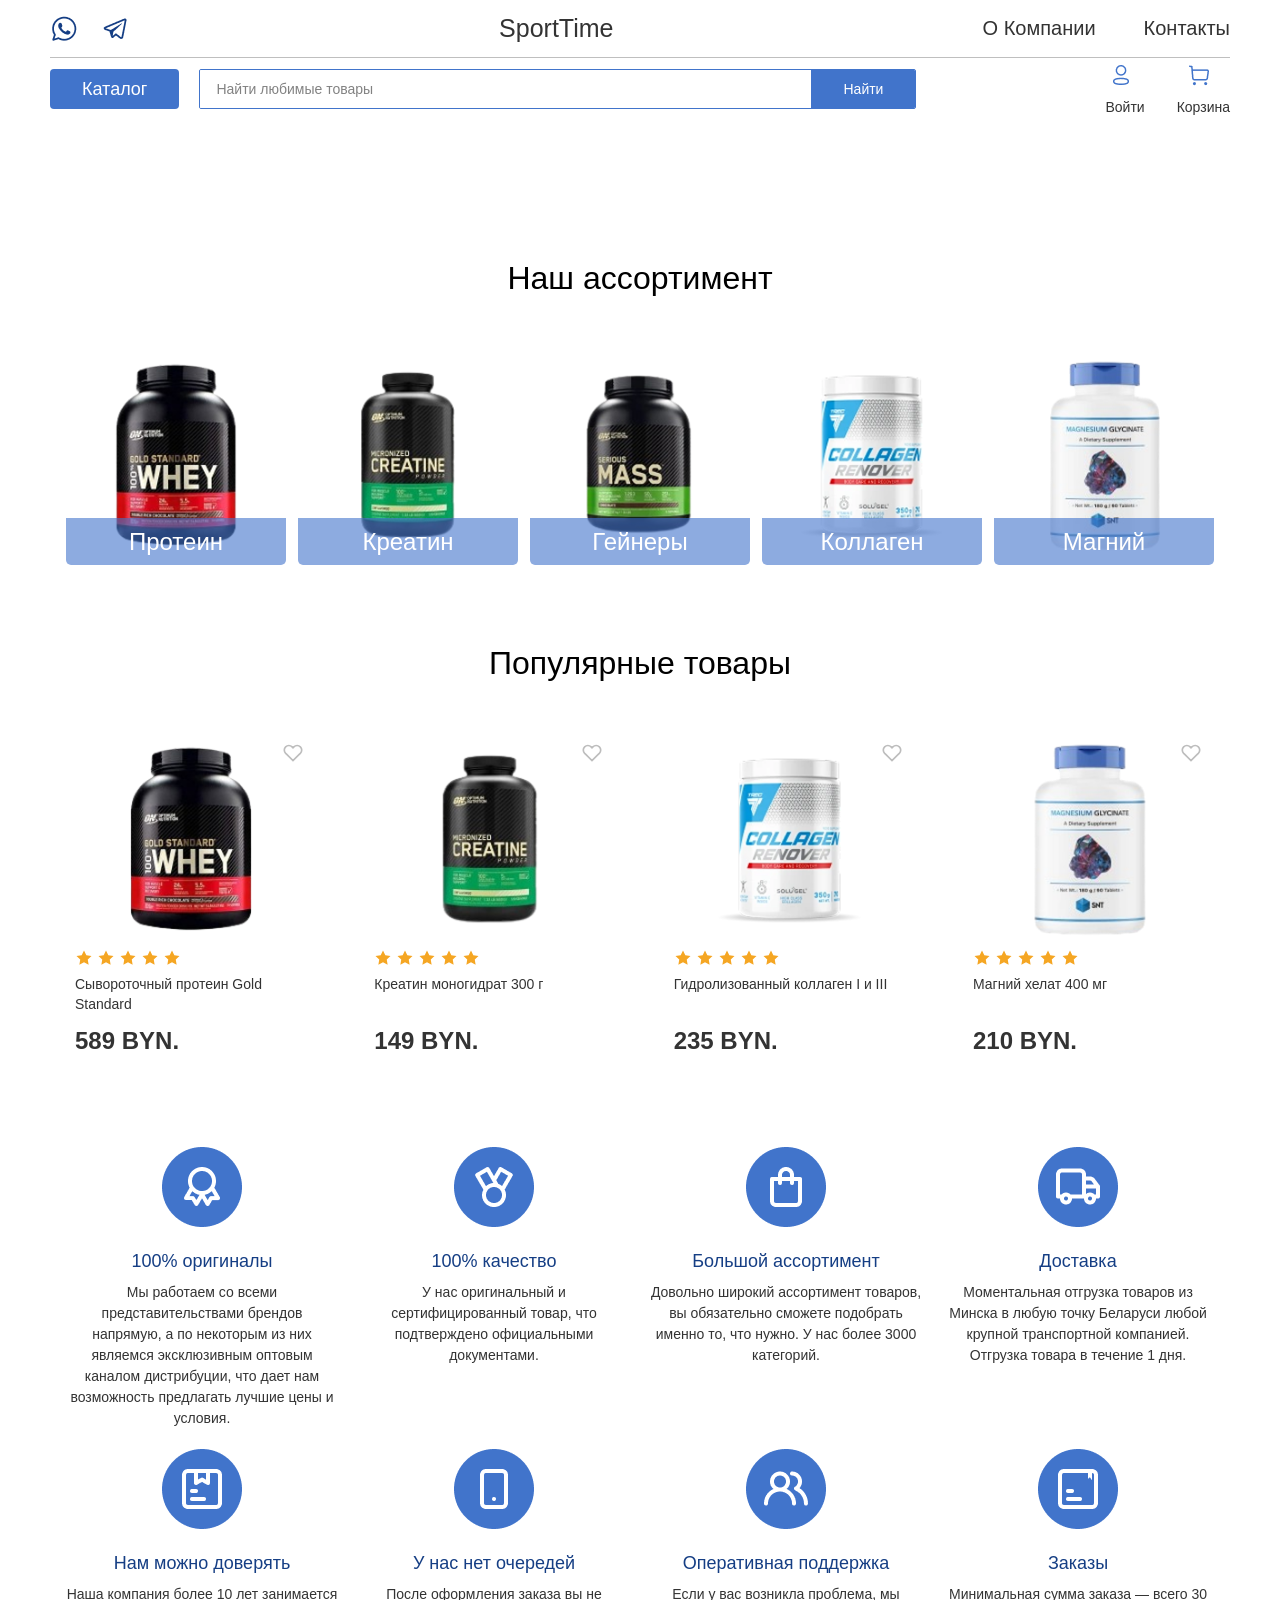
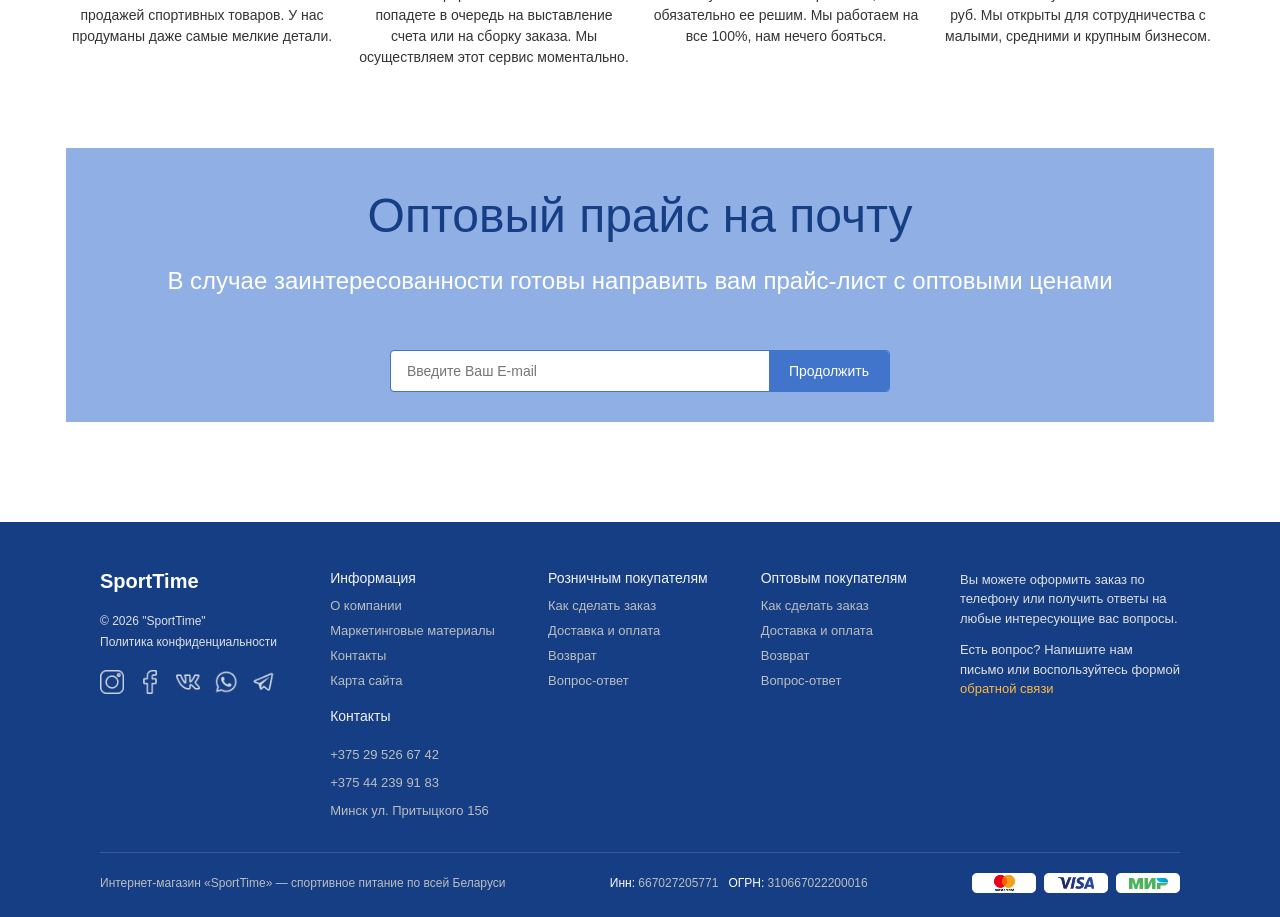
==== commit 09eb105d: "W3C validation fix" ====
--- a/index.html
+++ b/index.html
@@ -15,9 +15,7 @@
                 <a href="#" aria-label="WhatsApp"><img src="./images/header-images/whatsapp.png" alt="WhatsApp"></a>
                 <a href="#" aria-label="Telegram"><img src="./images/header-images/Telegram.png" alt="Telegram"></a>
             </div>
-            <a href="index.html">
-                <h1>SportTime</h1>
-            </a>
+            <h1><a href="index.html">SportTime</a></h1>
             <nav aria-label="Основная навигация">
                 <a href="about.html">О Компании</a>
                 <a href="index.html#footer">Контакты</a>
@@ -60,37 +58,27 @@
     <main>
         <h2>Наш ассортимент</h2>
         <nav aria-label="Категории товаров">
-            <div class="link_block protein">
-                <a href="catalog.html?cat=protein">
-                    <p>Протеин</p>
-                </a>
-            </div>
-            <div class="link_block creatine">
-                <a href="catalog.html?cat=creatine">
-                    <p>Креатин</p>
-                </a>
-            </div>
-            <div class="link_block geyner">
-                <a href="catalog.html?cat=gainer">
-                    <p>Гейнеры</p>
-                </a>
-            </div>
-            <div class="link_block collagen">
-                <a href="catalog.html?cat=collagen">
-                    <p>Коллаген</p>
-                </a>
-            </div>
-            <div class="link_block magniy">
-                <a href="catalog.html?cat=magnesium">
-                    <p>Магний</p>
-                </a>
-            </div>
+            <a href="catalog.html?cat=protein" class="link_block protein">
+                <p>Протеин</p>
+            </a>
+            <a href="catalog.html?cat=creatine" class="link_block creatine">
+                <p>Креатин</p>
+            </a>
+            <a href="catalog.html?cat=gainer" class="link_block geyner">
+                <p>Гейнеры</p>
+            </a>
+            <a href="catalog.html?cat=collagen" class="link_block collagen">
+                <p>Коллаген</p>
+            </a>
+            <a href="catalog.html?cat=magnesium" class="link_block magniy">
+                <p>Магний</p>
+            </a>
         </nav>
 
         <h2>Популярные товары</h2>
 
         <section class="likely" aria-label="Популярные товары">
-            <article class="card" data-id="pr1">
+            <div class="card" data-id="pr1">
                 <button class="heart_btn" data-id="pr1" aria-label="В корзину"><svg width="20" height="20"
                         viewBox="0 0 24 24" fill="none" stroke="#BDBDBD" stroke-width="2">
                         <path
@@ -117,8 +105,8 @@
                 <div class="price">
                     <p>589 BYN.</p>
                 </div>
-            </article>
-            <article class="card" data-id="cr1">
+            </div>
+            <div class="card" data-id="cr1">
                 <button class="heart_btn" data-id="cr1" aria-label="В корзину"><svg width="20" height="20"
                         viewBox="0 0 24 24" fill="none" stroke="#BDBDBD" stroke-width="2">
                         <path
@@ -145,8 +133,8 @@
                 <div class="price">
                     <p>149 BYN.</p>
                 </div>
-            </article>
-            <article class="card" data-id="cl1">
+            </div>
+            <div class="card" data-id="cl1">
                 <button class="heart_btn" data-id="cl1" aria-label="В корзину"><svg width="20" height="20"
                         viewBox="0 0 24 24" fill="none" stroke="#BDBDBD" stroke-width="2">
                         <path
@@ -173,8 +161,8 @@
                 <div class="price">
                     <p>235 BYN.</p>
                 </div>
-            </article>
-            <article class="card" data-id="mg1">
+            </div>
+            <div class="card" data-id="mg1">
                 <button class="heart_btn" data-id="mg1" aria-label="В корзину"><svg width="20" height="20"
                         viewBox="0 0 24 24" fill="none" stroke="#BDBDBD" stroke-width="2">
                         <path
@@ -201,58 +189,58 @@
                 <div class="price">
                     <p>210 BYN.</p>
                 </div>
-            </article>
+            </div>
         </section>
 
         <section class="info_boxes" aria-label="Наши преимущества">
-            <article class="info_box">
+            <div class="info_box">
                 <img src="./images/main-images/1.png" alt="">
                 <h3>100% оригиналы</h3>
                 <p>Мы работаем со всеми представительствами брендов напрямую, а по некоторым из них являемся
                     эксклюзивным оптовым каналом дистрибуции, что дает нам возможность предлагать лучшие цены и условия.
                 </p>
-            </article>
-            <article class="info_box">
+            </div>
+            <div class="info_box">
                 <img src="./images/main-images/2.png" alt="">
                 <h3>100% качество</h3>
                 <p>У нас оригинальный и сертифицированный товар, что подтверждено официальными документами.</p>
-            </article>
-            <article class="info_box">
+            </div>
+            <div class="info_box">
                 <img src="./images/main-images/3.png" alt="">
                 <h3>Большой ассортимент</h3>
                 <p>Довольно широкий ассортимент товаров, вы обязательно сможете подобрать именно то, что нужно. У нас
                     более 3000 категорий.</p>
-            </article>
-            <article class="info_box">
+            </div>
+            <div class="info_box">
                 <img src="./images/main-images/4.png" alt="">
                 <h3>Доставка</h3>
                 <p>Моментальная отгрузка товаров из Минска в любую точку Беларуси любой крупной транспортной компанией.
                     Отгрузка товара в течение 1 дня.</p>
-            </article>
-            <article class="info_box">
+            </div>
+            <div class="info_box">
                 <img src="./images/main-images/5.png" alt="">
                 <h3>Нам можно доверять</h3>
                 <p>Наша компания более 10 лет занимается продажей спортивных товаров. У нас продуманы даже самые мелкие
                     детали.</p>
-            </article>
-            <article class="info_box">
+            </div>
+            <div class="info_box">
                 <img src="./images/main-images/6.png" alt="">
                 <h3>У нас нет очередей</h3>
                 <p>После оформления заказа вы не попадете в очередь на выставление счета или на сборку заказа. Мы
                     осуществляем этот сервис моментально.</p>
-            </article>
-            <article class="info_box">
+            </div>
+            <div class="info_box">
                 <img src="./images/main-images/7.png" alt="">
                 <h3>Оперативная поддержка</h3>
                 <p>Если у вас возникла проблема, мы обязательно ее решим. Мы работаем на все 100%, нам нечего бояться.
                 </p>
-            </article>
-            <article class="info_box">
+            </div>
+            <div class="info_box">
                 <img src="./images/main-images/8.png" alt="">
                 <h3>Заказы</h3>
                 <p>Минимальная сумма заказа — всего 30 руб. Мы открыты для сотрудничества с малыми, средними и крупным
                     бизнесом.</p>
-            </article>
+            </div>
         </section>
 
         <section class="email_box">
@@ -265,9 +253,9 @@
         </section>
     </main>
 
-    <footer id="footer">
+    <footer class="footer" id="footer">
         <div class="footer_inner">
-            <section class="footer_brand">
+            <div class="footer_brand">
                 <p class="footer_logo">SportTime</p>
                 <div class="footer_brand_meta">
                     <p>© 2026 "SportTime"</p>
@@ -280,46 +268,53 @@
                     <a href="#"><img src="./images/footer-images/whatsapp.png" alt="WhatsApp" /></a>
                     <a href="#"><img src="./images/footer-images/Telegram.png" alt="Telegram" /></a>
                 </nav>
-            </section>
-            <section class="footer_col">
+            </div>
+
+            <div class="footer_col">
                 <nav aria-label="Информация">
-                    <h3>Информация</h3>
+                    <h2>Информация</h2>
                     <a href="#">О компании</a>
                     <a href="#">Маркетинговые материалы</a>
                     <a href="#">Контакты</a>
                     <a href="#">Карта сайта</a>
                 </nav>
+                
+                <h2>Контакты</h2>
                 <address>
-                    <h3>Контакты</h3>
                     <p>+375 29 526 67 42</p>
                     <p>+375 44 239 91 83</p>
                     <p>Минск ул. Притыцкого 156</p>
                 </address>
-            </section>
-            <section class="footer_col">
+            </div>
+
+            <div class="footer_col">
                 <nav aria-label="Розничным покупателям">
-                    <h3>Розничным покупателям</h3>
+                    <h2>Розничным покупателям</h2>
                     <a href="#">Как сделать заказ</a>
                     <a href="#">Доставка и оплата</a>
                     <a href="#">Возврат</a>
                     <a href="#">Вопрос-ответ</a>
                 </nav>
-            </section>
-            <section class="footer_col">
+            </div>
+
+            <div class="footer_col">
                 <nav aria-label="Оптовым покупателям">
-                    <h3>Оптовым покупателям</h3>
+                    <h2>Оптовым покупателям</h2>
                     <a href="#">Как сделать заказ</a>
                     <a href="#">Доставка и оплата</a>
                     <a href="#">Возврат</a>
                     <a href="#">Вопрос-ответ</a>
                 </nav>
-            </section>
+            </div>
+
             <aside class="footer_text">
                 <p>Вы можете оформить заказ по телефону или получить ответы на любые интересующие вас вопросы.</p>
                 <p>Есть вопрос? Напишите нам письмо или воспользуйтесь формой <a href="#">обратной связи</a></p>
             </aside>
         </div>
+
         <hr />
+
         <div class="footer_bottom">
             <small>Интернет-магазин «SportTime» — спортивное питание по всей Беларуси</small>
             <p><span>Инн:</span> 667027205771 &nbsp; <span>ОГРН:</span> 310667022200016</p>
@@ -344,6 +339,17 @@
             });
         });
 
+        let xmlProducts = [];
+        fetch('./products_all.xml')
+            .then(r => r.text())
+            .then(text => {
+                const xml = new DOMParser().parseFromString(text, 'application/xml');
+                xmlProducts = [...xml.querySelectorAll('product')].map(node => ({
+                    id:              node.querySelector('id')?.textContent.trim(),
+                    price_wholesale: parseInt(node.querySelector('price_wholesale')?.textContent) || 0
+                }));
+            });
+
         document.querySelectorAll('.heart_btn').forEach(btn => {
             const id = btn.dataset.id;
 
@@ -356,12 +362,13 @@
                 const priceText = card.querySelector('.price p').textContent;
                 const price = parseInt(priceText.replace(/\D/g, '')) || 0;
                 const img = card.querySelector('img').getAttribute('src').split('/').pop();
+                const price_wholesale = xmlProducts.find(p => p.id === id)?.price_wholesale || 0;
 
                 if (cartHas(id)) {
                     cartRemove(id);
                     btn.innerHTML = HEART_OUT;
                 } else {
-                    cartAdd({ id, name, price, image: img, article: id });
+                    cartAdd({ id, name, price, price_wholesale, image: img, div: id });
                     btn.innerHTML = HEART_FILL;
                 }
             });
--- a/styles/index/index.css
+++ b/styles/index/index.css
@@ -68,8 +68,8 @@
   justify-content: center;
   align-items: center;
   padding: 8px 32px;
-  background-color: #4174CB;
-  color: #FFFFFF;
+  background-color: #4174cb;
+  color: #ffffff;
   border-radius: 4px;
   font-size: 18px;
   white-space: nowrap;
@@ -78,8 +78,8 @@
   font-family: Arial, Helvetica, sans-serif;
 }
 header .header_nav .btn_catalog:hover {
-  background-color: #153E84;
-  color: #FFFFFF;
+  background-color: #153e84;
+  color: #ffffff;
 }
 header .header_nav .header_search_wrap {
   position: relative;
@@ -90,7 +90,7 @@
   display: flex;
   align-items: center;
   height: 40px;
-  border: 1px solid #4174CB;
+  border: 1px solid #4174cb;
   border-radius: 2px;
   overflow: hidden;
   width: 100%;
@@ -117,9 +117,9 @@
   align-items: center;
   height: 100%;
   padding: 0 32px;
-  background-color: #4174CB;
+  background-color: #4174cb;
   border: none;
-  color: #FFFFFF;
+  color: #ffffff;
   font-size: 14px;
   font-family: Arial, Helvetica, sans-serif;
   cursor: pointer;
@@ -128,15 +128,15 @@
   transition: background-color 0.2s;
 }
 header .header_nav .header_search button:hover {
-  background-color: #153E84;
+  background-color: #153e84;
 }
 header .header_nav .search_dropdown {
   position: absolute;
   top: calc(100% + 4px);
   left: 0;
   right: 0;
-  background: #FFFFFF;
-  border: 1px solid #BDBDBD;
+  background: #ffffff;
+  border: 1px solid #bdbdbd;
   border-radius: 4px;
   box-shadow: 0 4px 20px rgba(0, 0, 0, 0.12);
   z-index: 1000;
@@ -151,14 +151,14 @@
   padding: 10px 16px;
   text-decoration: none;
   color: #333333;
-  border-bottom: 1px solid #F2F2F2;
+  border-bottom: 1px solid #f2f2f2;
   transition: background 0.15s;
 }
 header .header_nav .search_dropdown .sdd_item:last-child {
   border-bottom: none;
 }
 header .header_nav .search_dropdown .sdd_item:hover {
-  background: #F2F2F2;
+  background: #f2f2f2;
 }
 header .header_nav .search_dropdown .sdd_item img {
   width: 48px;
@@ -177,7 +177,7 @@
 }
 header .header_nav .search_dropdown .sdd_item b {
   font-size: 14px;
-  color: #4174CB;
+  color: #4174cb;
   white-space: nowrap;
   font-weight: 600;
 }
@@ -223,8 +223,8 @@
 header .mobile_menu {
   display: none;
   flex-direction: column;
-  background: #FFFFFF;
-  border-top: 1px solid #F2F2F2;
+  background: #ffffff;
+  border-top: 1px solid #f2f2f2;
 }
 header .mobile_menu.open {
   display: flex;
@@ -232,13 +232,13 @@
 header .mobile_menu a {
   padding: 14px 20px;
   font-size: 16px;
-  border-bottom: 1px solid #F2F2F2;
+  border-bottom: 1px solid #f2f2f2;
   display: block;
   color: #333333;
 }
 header .mobile_menu a:hover {
-  background: #F2F2F2;
-  color: #4174CB;
+  background: #f2f2f2;
+  color: #4174cb;
 }
 
 @media (max-width: 1024px) {
@@ -343,19 +343,18 @@
   flex-direction: column;
   gap: 20px;
 }
-footer .footer_col nav,
-footer .footer_col address {
-  display: flex;
-  flex-direction: column;
-  gap: 10px;
-  font-style: normal;
-}
-footer .footer_col nav h3,
-footer .footer_col address h3 {
+footer .footer_col h2 {
   font-size: 14px;
   font-weight: 500;
   color: #f2f2f2;
   margin-bottom: 2px;
+}
+footer .footer_col nav,
+footer .footer_col address {
+  display: flex;
+  flex-direction: column;
+  gap: 10px;
+  font-style: normal;
 }
 footer .footer_col nav a,
 footer .footer_col address a {
@@ -560,7 +559,7 @@
 }
 main .likely .card:hover {
   box-shadow: 0 4px 16px rgba(0, 0, 0, 0.1);
-  border-color: #E0E0E0;
+  border-color: #e0e0e0;
 }
 main .likely .card img {
   width: 100%;
@@ -615,7 +614,7 @@
 }
 main .info_boxes .info_box h3 {
   font-size: 18px;
-  color: #153E84;
+  color: #153e84;
   font-weight: 100;
   padding: 20px 0 10px;
 }
@@ -626,14 +625,14 @@
 }
 main .email_box {
   width: 100%;
-  background: #8FAFE5;
+  background: #8fafe5;
   padding: 40px 20px 30px;
   text-align: center;
 }
 main .email_box .email_title {
   margin: 0;
   font-size: 48px;
-  color: #153E84;
+  color: #153e84;
   font-weight: 400;
 }
 main .email_box .email_subtitle {
@@ -645,7 +644,7 @@
   display: flex;
   margin: auto;
   max-width: 500px;
-  border: 1px solid #4174CB;
+  border: 1px solid #4174cb;
   border-radius: 4px;
 }
 main .email_box .main_search input {
@@ -661,7 +660,7 @@
 main .email_box .main_search button {
   padding: 0 20px;
   height: 40px;
-  background: #4174CB;
+  background: #4174cb;
   border: none;
   color: #ffffff;
   font-size: 14px;
@@ -670,7 +669,7 @@
   cursor: pointer;
 }
 main .email_box .main_search button:hover {
-  background: #153E84;
+  background: #153e84;
 }
 
 @media (max-width: 1100px) {
@@ -685,6 +684,9 @@
   main nav .link_block {
     width: calc(50% - 6px);
     height: 180px;
+    background-size: 45%;
+  }
+  main nav .link_block:hover {
     background-size: 50%;
   }
   main .likely .card {
@@ -749,7 +751,7 @@
   }
   main .email_box .main_search input {
     border-radius: 4px;
-    border: 1px solid #4174CB;
+    border: 1px solid #4174cb;
     height: 40px;
     width: 100%;
   }
@@ -760,9 +762,13 @@
 }
 @media (max-width: 400px) {
   main nav .link_block {
+    margin: auto;
     width: 100%;
-    height: 120px;
-    background-size: 40%;
+    height: 200px;
+    background-size: 45%;
+  }
+  main nav .link_block:hover {
+    background-size: 50%;
   }
   main .likely .card {
     width: 100%;
